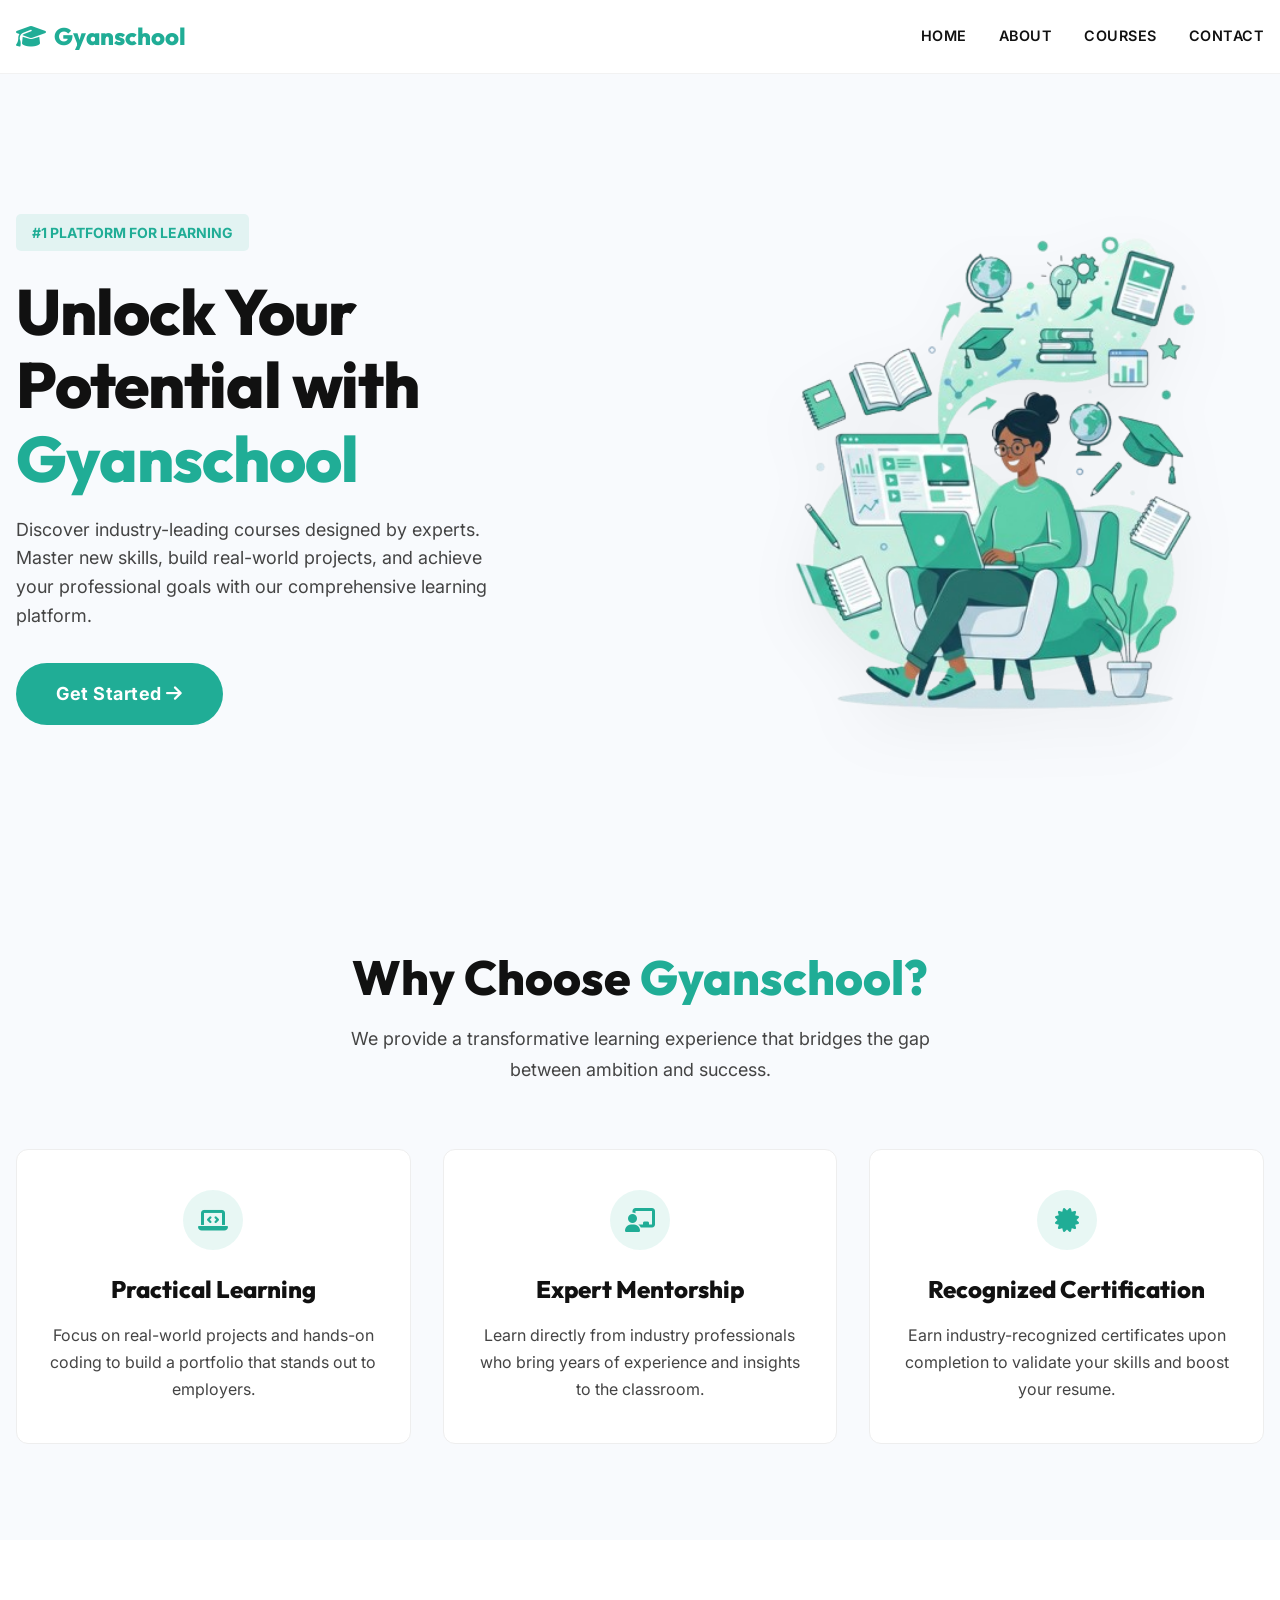
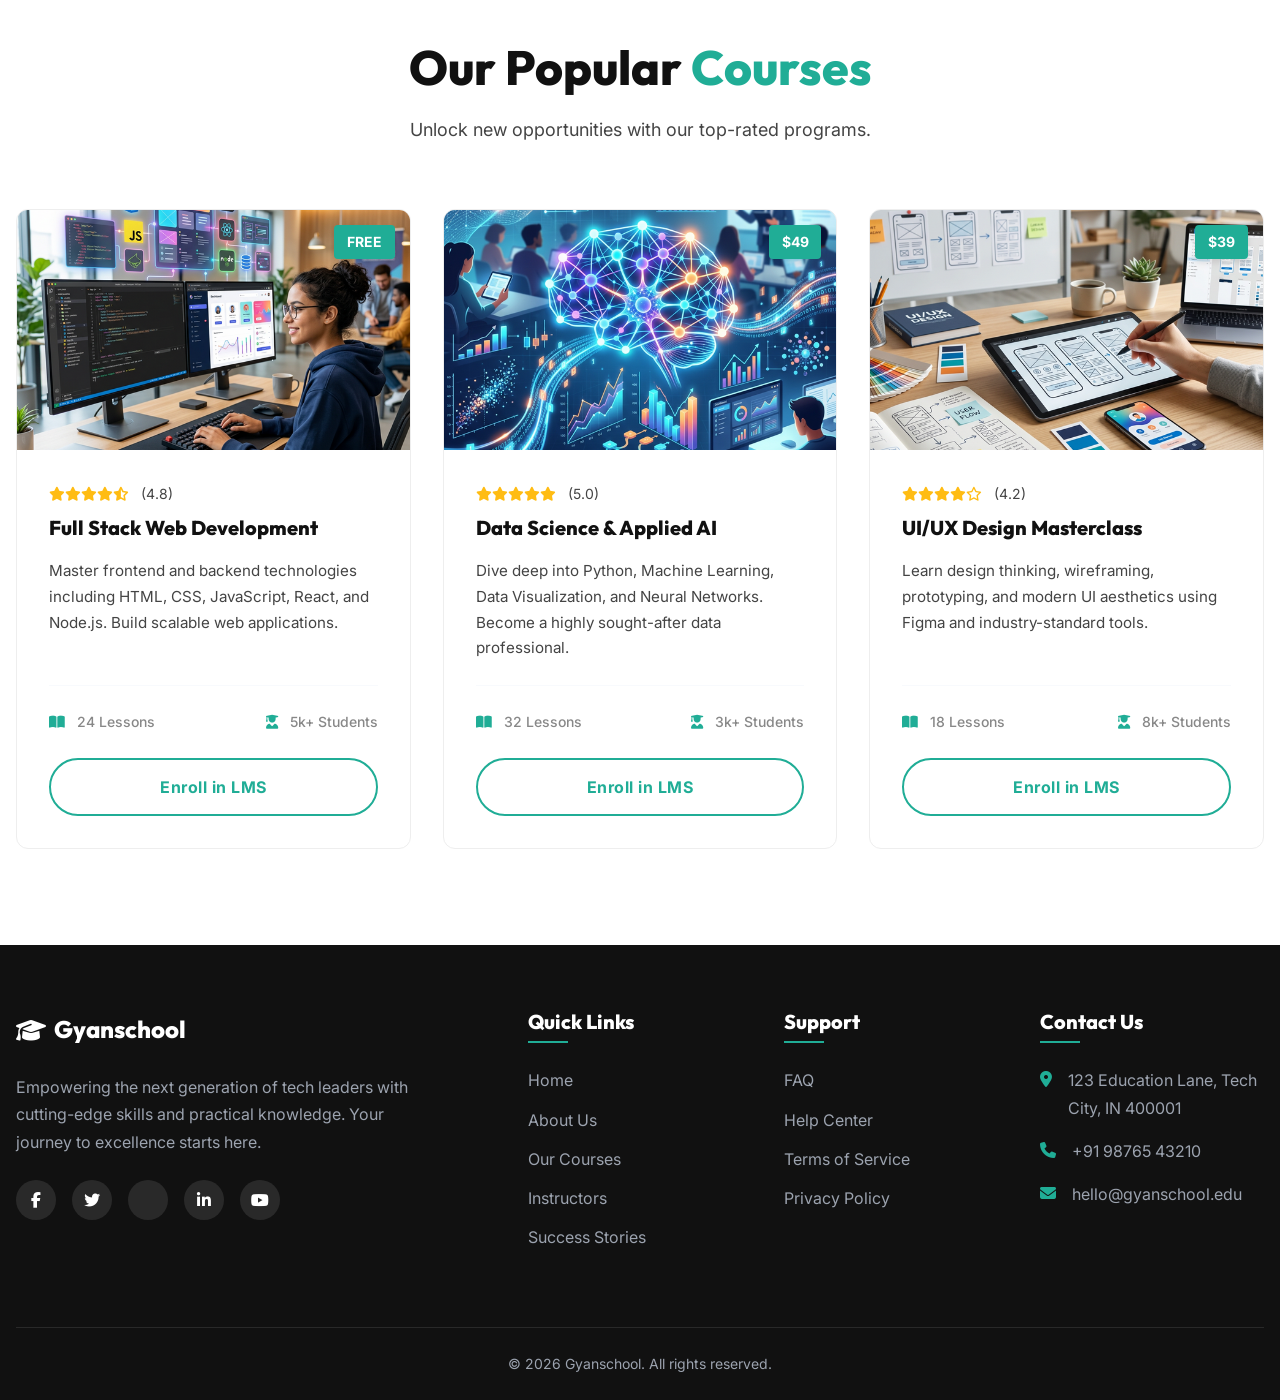
==== gyanschool web/index.html @ 07692046 "Add files via upload" ====
<!DOCTYPE html>
<html lang="en">

<head>
    <meta charset="UTF-8">
    <meta name="viewport" content="width=device-width, initial-scale=1.0">
    <title>Gyanschool | Professional Education & Learning</title>
    <!-- SEO Meta Tags -->
    <meta name="description"
        content="Gyanschool provides professional courses to elevate your career. Enroll now and gain access to high-quality learning resources.">
    <!-- Google Fonts -->
    <link rel="preconnect" href="https://fonts.googleapis.com">
    <link rel="preconnect" href="https://fonts.gstatic.com" crossorigin>
    <link
        href="https://fonts.googleapis.com/css2?family=Inter:wght@400;500;600;700;800&family=Outfit:wght@300;400;600;700&display=swap"
        rel="stylesheet">
    <!-- CSS -->
    <link rel="stylesheet" href="css/style.css">
    <!-- FontAwesome for Icons -->
    <link rel="stylesheet" href="https://cdnjs.cloudflare.com/ajax/libs/font-awesome/6.4.0/css/all.min.css">
</head>

<body>



    <!-- Header / Navigation -->
    <header class="header" id="header">
        <div class="container nav-wrapper">
            <a href="#" class="logo">
                <i class="fa-solid fa-graduation-cap"></i> Gyanschool
            </a>
            <nav class="nav-links">
                <a href="#hero">Home</a>
                <a href="#about">About</a>
                <a href="#courses">Courses</a>
                <a href="#contact">Contact</a>
            </nav>
            <button class="mobile-menu-btn" aria-label="Toggle Menu">
                <i class="fa-solid fa-bars"></i>
            </button>
        </div>
    </header>

    <main>
        <!-- Hero Section -->
        <section id="hero" class="hero section bg-light">
            <div class="container">
                <div class="hero-split">
                    <!-- Mobile Top Badge -->
                    <div class="mobile-only-badge">
                        <span class="badge">#1 Platform for Learning</span>
                    </div>

                    <!-- Left Content -->
                    <div class="hero-text reveal">
                        <span class="badge desktop-only-badge">#1 Platform for Learning</span>
                        <h1>Unlock Your Potential with <span class="highlight">Gyanschool</span></h1>
                        <p>Discover industry-leading courses designed by experts. Master new skills, build real-world
                            projects, and achieve your professional goals with our comprehensive learning platform.</p>
                        <div class="hero-buttons">
                            <a href="#courses" class="btn btn-primary">Get Started <i
                                    class="fa-solid fa-arrow-right"></i></a>
                        </div>
                    </div>
                    <!-- Right Image -->
                    <div class="hero-image reveal reveal-delay-2">
                        <img class="desktop-only-img" src="images/educavo_hero_illustration_1773475214319.png"
                            alt="Gyanschool Learning Illustration Desktop">
                        <img class="mobile-only-img" src="images/hero_mobile_illustration.png"
                            alt="Gyanschool Learning Illustration Mobile">
                    </div>
                </div>
            </div>
        </section>

        <!-- About Section -->
        <section id="about" class="about section bg-light">
            <div class="container">
                <div class="section-title text-center reveal">
                    <h2>Why Choose <span class="highlight">Gyanschool?</span></h2>
                    <p>We provide a transformative learning experience that bridges the gap between ambition and
                        success.</p>
                </div>
                <div class="features-grid">
                    <div class="feature-card reveal reveal-delay-1">
                        <div class="feature-icon"><i class="fa-solid fa-laptop-code"></i></div>
                        <h3>Practical Learning</h3>
                        <p>Focus on real-world projects and hands-on coding to build a portfolio that stands out to
                            employers.</p>
                    </div>
                    <div class="feature-card reveal reveal-delay-2">
                        <div class="feature-icon"><i class="fa-solid fa-chalkboard-user"></i></div>
                        <h3>Expert Mentorship</h3>
                        <p>Learn directly from industry professionals who bring years of experience and insights to the
                            classroom.</p>
                    </div>
                    <div class="feature-card reveal reveal-delay-3">
                        <div class="feature-icon"><i class="fa-solid fa-certificate"></i></div>
                        <h3>Recognized Certification</h3>
                        <p>Earn industry-recognized certificates upon completion to validate your skills and boost your
                            resume.</p>
                    </div>
                </div>
            </div>
        </section>

        <!-- Courses Section -->
        <section id="courses" class="courses section">
            <div class="container">
                <div class="section-title text-center reveal">
                    <h2>Our Popular <span class="highlight">Courses</span></h2>
                    <p>Unlock new opportunities with our top-rated programs.</p>
                </div>
                <!-- Course cards rendered dynamically by js/courses.js —
                     To add a new course, just add an entry to the `courses` array in that file! -->
                <div class="courses-grid" id="courses-grid"></div>
            </div>
        </section>
    </main>

    <!-- Footer -->
    <footer id="contact" class="footer">
        <div class="container">
            <div class="footer-grid">
                <div class="footer-col brand-col">
                    <a href="#" class="logo footer-logo">
                        <i class="fa-solid fa-graduation-cap"></i> Gyanschool
                    </a>
                    <p>Empowering the next generation of tech leaders with cutting-edge skills and practical knowledge.
                        Your journey to excellence starts here.</p>
                    <div class="social-links">
                        <a href="#"><i class="fa-brands fa-facebook-f"></i></a>
                        <a href="#"><i class="fa-brands fa-twitter"></i></a>
                        <a href="#"><i class="fa-brands fa-gram"></i></a>
                        <a href="#"><i class="fa-brands fa-linkedin-in"></i></a>
                        <a href="#"><i class="fa-brands fa-youtube"></i></a>
                    </div>
                </div>

                <div class="footer-col">
                    <h3>Quick Links</h3>
                    <ul>
                        <li><a href="#hero">Home</a></li>
                        <li><a href="#about">About Us</a></li>
                        <li><a href="#courses">Our Courses</a></li>
                        <li><a href="#">Instructors</a></li>
                        <li><a href="#">Success Stories</a></li>
                    </ul>
                </div>

                <div class="footer-col">
                    <h3>Support</h3>
                    <ul>
                        <li><a href="#">FAQ</a></li>
                        <li><a href="#">Help Center</a></li>
                        <li><a href="#">Terms of Service</a></li>
                        <li><a href="#">Privacy Policy</a></li>
                    </ul>
                </div>

                <div class="footer-col">
                    <h3>Contact Us</h3>
                    <ul class="contact-info">
                        <li><i class="fa-solid fa-location-dot"></i> 123 Education Lane, Tech City, IN 400001</li>
                        <li><i class="fa-solid fa-phone"></i> +91 98765 43210</li>
                        <li><i class="fa-solid fa-envelope"></i> hello@gyanschool.edu</li>
                    </ul>
                </div>
            </div>

            <div class="footer-bottom">
                <p>&copy; 2026 Gyanschool. All rights reserved.</p>
            </div>
        </div>
    </footer>

    <!-- Scripts -->
    <script src="js/courses.js"></script>
    <script src="js/script.js"></script>
</body>

</html>
---- gyanschool web/css/style.css ----
:root {
    /* Color Palette - Educavo Redesign */
    --primary-color: #20ad96;
    /* Mint Green */
    --primary-dark: #1b907d;
    --secondary-color: #111111;
    /* Dark Headings */
    --accent-color: #ffbc13;
    /* Gold/Yellow stars */
    --text-main: #111111;
    /* Headings */
    --text-muted: #444444;
    /* Body Text */
    --text-light: #888888;
    --bg-main: #ffffff;
    --bg-light: #f8fafd;
    /* Light Blue-Grey */
    --bg-dark: #111111;

    /* Typography */
    --font-heading: 'Outfit', sans-serif;
    --font-body: 'Inter', sans-serif;

    /* Spacing & Layout */
    --spacing-xs: 0.5rem;
    --spacing-sm: 1rem;
    --spacing-md: 2rem;
    --spacing-lg: 4rem;
    --spacing-xl: 6rem;
    --max-width: 1280px;
    --border-radius: 12px;

    /* Transitions & Shadows */
    --transition-fast: 0.2s ease;
    --transition-normal: 0.3s cubic-bezier(0.4, 0, 0.2, 1);
    --shadow-sm: 0 1px 3px rgba(0, 0, 0, 0.05);
    --shadow-md: 0 5px 15px rgba(0, 0, 0, 0.05);
    --shadow-lg: 0 10px 30px rgba(0, 0, 0, 0.08);
    --shadow-hover: 0 15px 40px rgba(0, 0, 0, 0.12);
}

/* Scroll Animation Classes */
.reveal {
    opacity: 0;
    transform: translateY(30px);
    transition: all 0.8s cubic-bezier(0.5, 0, 0, 1);
}

.reveal.active {
    opacity: 1;
    transform: translateY(0);
}

.reveal-delay-1 {
    transition-delay: 0.1s;
}

.reveal-delay-2 {
    transition-delay: 0.2s;
}

.reveal-delay-3 {
    transition-delay: 0.3s;
}

* {
    margin: 0;
    padding: 0;
    box-sizing: border-box;
}

html {
    scroll-behavior: smooth;
    font-size: 16px;
}

body {
    font-family: var(--font-body);
    color: var(--text-muted);
    /* Use muted dark grey for readability */
    background-color: var(--bg-main);
    line-height: 1.7;
    overflow-x: hidden;
}

h1,
h2,
h3,
h4,
h5,
h6 {
    font-family: var(--font-heading);
    font-weight: 800;
    /* Heavier weights for Educavo feel */
    line-height: 1.3;
    color: var(--text-main);
}

a {
    text-decoration: none;
    color: inherit;
    transition: color var(--transition-fast);
}

img {
    max-width: 100%;
    height: auto;
    display: block;
}

.container {
    width: 100%;
    max-width: var(--max-width);
    margin: 0 auto;
    padding: 0 var(--spacing-sm);
}

.section {
    padding: var(--spacing-xl) 0;
}

.bg-light {
    background-color: var(--bg-light);
}

/* Global Buttons */
.btn {
    display: inline-block;
    padding: 0.85rem 2rem;
    border-radius: 50px;
    /* Pill Shape */
    font-weight: 700;
    text-align: center;
    cursor: pointer;
    transition: all var(--transition-normal);
    border: none;
    font-size: 1rem;
    letter-spacing: 0.5px;
}

.btn-primary {
    background: var(--primary-color);
    color: white;
    box-shadow: none;
    position: relative;
    overflow: hidden;
    z-index: 1;
}

.btn-primary:hover {
    background-color: var(--primary-dark);
    transform: translateY(-2px);
    box-shadow: var(--shadow-md);
}

.btn-secondary {
    background-color: var(--accent-color);
    color: white;
}

.btn-secondary:hover {
    background-color: #d99a0d;
    transform: translateY(-2px);
}

.btn-outline {
    background-color: transparent;
    border: 2px solid var(--primary-color);
    color: var(--primary-color);
}

.btn-outline:hover {
    background-color: var(--primary-color);
    color: white;
}



/* Header & Nav */
.header {
    width: 100%;
    background-color: white;
    z-index: 1000;
    transition: padding var(--transition-normal), box-shadow var(--transition-normal);
    padding: var(--spacing-sm) 0;
    border-bottom: 1px solid rgba(0, 0, 0, 0.05);
    /* Clean border, no blur */
    position: relative;
}

.header.sticky-header {
    position: fixed;
    top: 0;
    left: 0;
    box-shadow: var(--shadow-sm);
    padding: 0.75rem 0;
    animation: slideDown 0.4s ease forwards;
}

@keyframes slideDown {
    from {
        transform: translateY(-100%);
    }

    to {
        transform: translateY(0);
    }
}

.nav-wrapper {
    display: flex;
    justify-content: space-between;
    align-items: center;
}

.logo {
    font-family: var(--font-heading);
    font-size: 1.5rem;
    font-weight: 800;
    color: var(--primary-color);
    display: flex;
    align-items: center;
    gap: 0.5rem;
}

.nav-links {
    display: flex;
    align-items: center;
    gap: 2rem;
}

.nav-links a {
    font-weight: 600;
    color: var(--text-main);
    text-transform: uppercase;
    font-size: 0.9rem;
    letter-spacing: 0.5px;
    position: relative;
    padding: 0.5rem 0;
}

.nav-links a:not(.btn):hover {
    color: var(--primary-color);
}

.nav-links a:not(.btn)::after {
    content: '';
    position: absolute;
    width: 0;
    height: 2px;
    bottom: -4px;
    left: 0;
    background-color: var(--primary-color);
    transition: width var(--transition-fast);
}

.nav-links a:not(.btn):hover::after {
    width: 100%;
}

.mobile-menu-btn {
    display: none;
    background: none;
    border: none;
    font-size: 1.5rem;
    color: var(--text-main);
    cursor: pointer;
}

/* Responsive basics */
@media (max-width: 768px) {
    .nav-links {
        display: none;
        flex-direction: column;
        position: absolute;
        top: 100%;
        left: 0;
        width: 100%;
        background-color: white;
        padding: 1.5rem;
        box-shadow: var(--shadow-md);
        gap: 1rem;
        border-radius: 0 0 16px 16px;
    }

    .nav-links.active {
        display: flex;
    }

    .mobile-menu-btn {
        display: block;
    }

    .section {
        padding: var(--spacing-lg) 0;
    }
}

/* Hero Section (Educavo 50/50 Layout) */
.hero {
    position: relative;
    padding-top: 6rem;
    /* Top bar + Header height */
    padding-bottom: 5rem;
    overflow: hidden;
}

.hero-split {
    display: flex;
    align-items: center;
    justify-content: space-between;
    gap: 2rem;
}

.hero-text {
    flex: 1;
    max-width: 600px;
    display: flex;
    flex-direction: column;
    align-items: flex-start;
    text-align: left;
}

.mobile-only-badge { display: none; }

.hero-text .badge, .mobile-only-badge .badge {
    display: inline-block;
    padding: 0.4rem 1rem;
    background-color: rgba(32, 173, 150, 0.1);
    /* Mint Green 10% */
    color: var(--primary-color);
    border-radius: 5px;
    /* Slight pill */
    font-size: 0.875rem;
    font-weight: 700;
    margin-bottom: 1.5rem;
    text-transform: uppercase;
}

.hero-text h1 {
    font-size: clamp(2.5rem, 5vw, 4.5rem);
    color: var(--secondary-color);
    margin-bottom: 1.25rem;
    line-height: 1.15;
    letter-spacing: -1px;
}

.hero-text .highlight {
    color: var(--primary-color);
}

.hero-text p {
    font-size: 1.125rem;
    color: var(--text-muted);
    margin-bottom: 2rem;
    max-width: 90%;
    line-height: 1.6;
}

.hero-buttons {
    display: flex;
    gap: 1rem;
}

.hero-buttons .btn {
    padding: 1rem 2.5rem;
    font-size: 1.125rem;
}

.hero-image {
    flex: 1.2; /* Slightly more flex space for image to grow */
    display: flex;
    justify-content: center; /* Center on all devices instead of flex-end */
    align-items: center;
}

.hero-image img {
    width: 120%; /* Scale up the image beyond standard container */
    max-width: 600px;
    height: auto;
    object-fit: contain;
    filter: drop-shadow(0 20px 30px rgba(0, 0, 0, 0.05));
    animation: float 6s ease-in-out infinite;
    transform-origin: center;
}

.mobile-only-img {
    display: none;
}

@keyframes float {
    0% {
        transform: translateY(0px);
    }

    50% {
        transform: translateY(-15px);
    }

    100% {
        transform: translateY(0px);
    }
}

/* Common Section Styling */
.section-title {
    margin-bottom: var(--spacing-lg);
}

.text-center {
    text-align: center;
}

.section-title h2 {
    font-size: clamp(2rem, 4vw, 3rem);
    margin-bottom: 1rem;
}

.section-title p {
    color: var(--text-muted);
    font-size: 1.125rem;
    max-width: 600px;
    margin: 0 auto;
}

.highlight {
    color: var(--primary-color);
}

/* About / Features Section */
.features-grid {
    display: grid;
    grid-template-columns: repeat(auto-fit, minmax(300px, 1fr));
    gap: var(--spacing-md);
}

.feature-card {
    background: white;
    padding: 2.5rem 2rem;
    border-radius: var(--border-radius);
    text-align: center;
    border: 1px solid #eeeeee;
    /* Clean static border */
    transition: transform var(--transition-normal), box-shadow var(--transition-normal);
}

.feature-card:hover {
    transform: translateY(-8px);
    box-shadow: var(--shadow-hover);
    /* Soft lift on hover */
    border-color: rgba(32, 173, 150, 0.3);
}

.feature-icon {
    width: 60px;
    height: 60px;
    background-color: rgba(32, 173, 150, 0.1);
    /* Mint green background */
    color: var(--primary-color);
    border-radius: 50%;
    display: flex;
    align-items: center;
    justify-content: center;
    font-size: 1.5rem;
    margin: 0 auto 1.5rem auto;
    transition: transform var(--transition-normal);
}

.feature-card:hover .feature-icon {
    background-color: var(--primary-color);
    color: white;
    transform: scale(1.1) rotate(5deg);
}

.feature-card h3 {
    font-size: 1.5rem;
    margin-bottom: 1rem;
}

.feature-card p {
    color: var(--text-muted);
}

/* Courses Section */
.courses-grid {
    display: grid;
    grid-template-columns: repeat(auto-fit, minmax(350px, 1fr));
    gap: var(--spacing-md);
}

.course-card {
    background: white;
    border-radius: var(--border-radius);
    overflow: hidden;
    border: 1px solid #eeeeee;
    transition: transform var(--transition-normal), box-shadow var(--transition-normal);
    display: flex;
    flex-direction: column;
}

.course-card:hover {
    transform: translateY(-8px);
    box-shadow: var(--shadow-hover);
}

.course-img {
    position: relative;
    height: 240px;
}

.course-img img {
    width: 100%;
    height: 100%;
    object-fit: cover;
    transition: transform 0.5s ease;
}

.course-card:hover .course-img img {
    transform: scale(1.05);
}

.course-badge {
    position: absolute;
    top: 15px;
    right: 15px;
    background-color: var(--primary-color);
    color: white;
    padding: 0.3rem 0.8rem;
    border-radius: 4px;
    font-size: 0.875rem;
    font-weight: 700;
    text-transform: uppercase;
    z-index: 10;
    box-shadow: 0 4px 6px rgba(0, 0, 0, 0.1);
}

.course-content {
    padding: 2rem;
    flex-grow: 1;
    display: flex;
    flex-direction: column;
}

.course-content h3 {
    font-size: 1.25rem;
    margin-bottom: 1rem;
    line-height: 1.4;
}

.course-content p {
    color: var(--text-muted);
    font-size: 0.95rem;
    margin-bottom: 1.5rem;
    flex-grow: 1;
}

.course-meta {
    display: flex;
    justify-content: space-between;
    margin-bottom: 1.5rem;
    padding-top: 1.5rem;
    border-top: 1px solid var(--bg-light);
    color: var(--text-light);
    font-size: 0.875rem;
    font-weight: 500;
}

.course-meta span i {
    margin-right: 0.5rem;
    color: var(--primary-color);
}

.btn-block {
    display: block;
    width: 100%;
}

/* Footer Section */
.footer {
    background-color: var(--bg-dark);
    color: white;
    padding-top: var(--spacing-lg);
}

.footer-grid {
    display: grid;
    grid-template-columns: repeat(auto-fit, minmax(200px, 1fr));
    gap: var(--spacing-md);
    margin-bottom: var(--spacing-lg);
}

.brand-col {
    grid-column: span 2;
}

@media (max-width: 992px) {
    .brand-col {
        grid-column: span 1;
    }
}

.footer-logo {
    color: white;
    margin-bottom: 1.5rem;
}

.footer-col p {
    color: #9ca3af;
    margin-bottom: 1.5rem;
    max-width: 400px;
}

.social-links {
    display: flex;
    gap: 1rem;
}

.social-links a {
    display: flex;
    align-items: center;
    justify-content: center;
    width: 40px;
    height: 40px;
    background-color: rgba(255, 255, 255, 0.1);
    border-radius: 50%;
    color: white;
    transition: var(--transition-fast);
}

.social-links a:hover {
    background-color: var(--primary-color);
    transform: translateY(-3px);
}

.footer-col h3 {
    color: white;
    font-size: 1.25rem;
    margin-bottom: 1.5rem;
    position: relative;
    padding-bottom: 0.5rem;
}

.footer-col h3::after {
    content: '';
    position: absolute;
    bottom: 0;
    left: 0;
    width: 40px;
    height: 2px;
    background-color: var(--primary-color);
}

.footer-col ul {
    list-style: none;
}

.footer-col ul li {
    margin-bottom: 0.75rem;
}

.footer-col ul a {
    color: #9ca3af;
    transition: var(--transition-fast);
}

.footer-col ul a:hover {
    color: var(--primary-color);
    padding-left: 5px;
}

.contact-info li {
    display: flex;
    align-items: flex-start;
    gap: 1rem;
    color: #9ca3af;
    margin-bottom: 1rem !important;
}

.contact-info li i {
    color: var(--primary-color);
    margin-top: 0.25rem;
}

.footer-bottom {
    border-top: 1px solid rgba(255, 255, 255, 0.1);
    padding: 1.5rem 0;
    text-align: center;
    color: #9ca3af;
    font-size: 0.875rem;
}

/* Enhancing Responsive Design */

/* Tablet & Smaller Desktops */
@media (max-width: 1024px) {
    .hero-stats {
        gap: 1rem;
    }

    .stat-box {
        padding: 1.5rem 1rem;
    }
}

/* Tablets */
@media (max-width: 768px) {
    .section {
        padding: var(--spacing-lg) 0;
    }



    .hero {
        padding-top: 5rem;
        min-height: auto;
        padding-bottom: 4rem;
        text-align: center;
    }

    .hero-split {
        flex-direction: column;
        gap: 2rem;
    }

    .mobile-only-badge {
        display: block;
        order: 1;
        margin-bottom: -1rem; /* Pull image slightly closer */
    }

    .desktop-only-badge {
        display: none !important;
    }

    .hero-image {
        justify-content: center;
        margin-top: 0;
        order: 2;
    }

    .hero-image img {
        width: 100%; /* Reset width for mobile */
        max-width: 400px;
    }

    .desktop-only-img {
        display: none !important;
    }

    .mobile-only-img {
        display: block !important;
    }

    .hero-text {
        align-items: center;
        text-align: center;
        order: 3;
    }

    .hero-stats {
        grid-template-columns: 1fr;
        gap: 1rem;
        max-width: 400px;
    }

    .header {
        padding: 0.75rem 0;
    }

    /* Improve mobile menu display */
    .nav-links[style*="display: flex"] {
        padding: 1.5rem;
        border-bottom: 1px solid var(--bg-light);
        border-radius: 0 0 16px 16px;
    }

    .nav-links a {
        font-size: 1.125rem;
        text-align: center;
        padding: 0.5rem 0;
    }

    .nav-links .btn {
        margin-top: 1rem;
        width: 100%;
    }

    .courses-grid,
    .features-grid,
    .footer-grid {
        grid-template-columns: 1fr;
    }

    .hero-buttons {
        flex-direction: column;
        width: 100%;
        max-width: 300px;
        margin: 0 auto;
    }

    .hero-buttons .btn {
        width: 100%;
    }
}

/* Small Mobile */
@media (max-width: 480px) {
    .hero-text h1 {
        font-size: 2.5rem;
    }

    .section {
        padding: var(--spacing-md) 0;
    }

    .stat-box h3 {
        font-size: 2rem;
    }
}
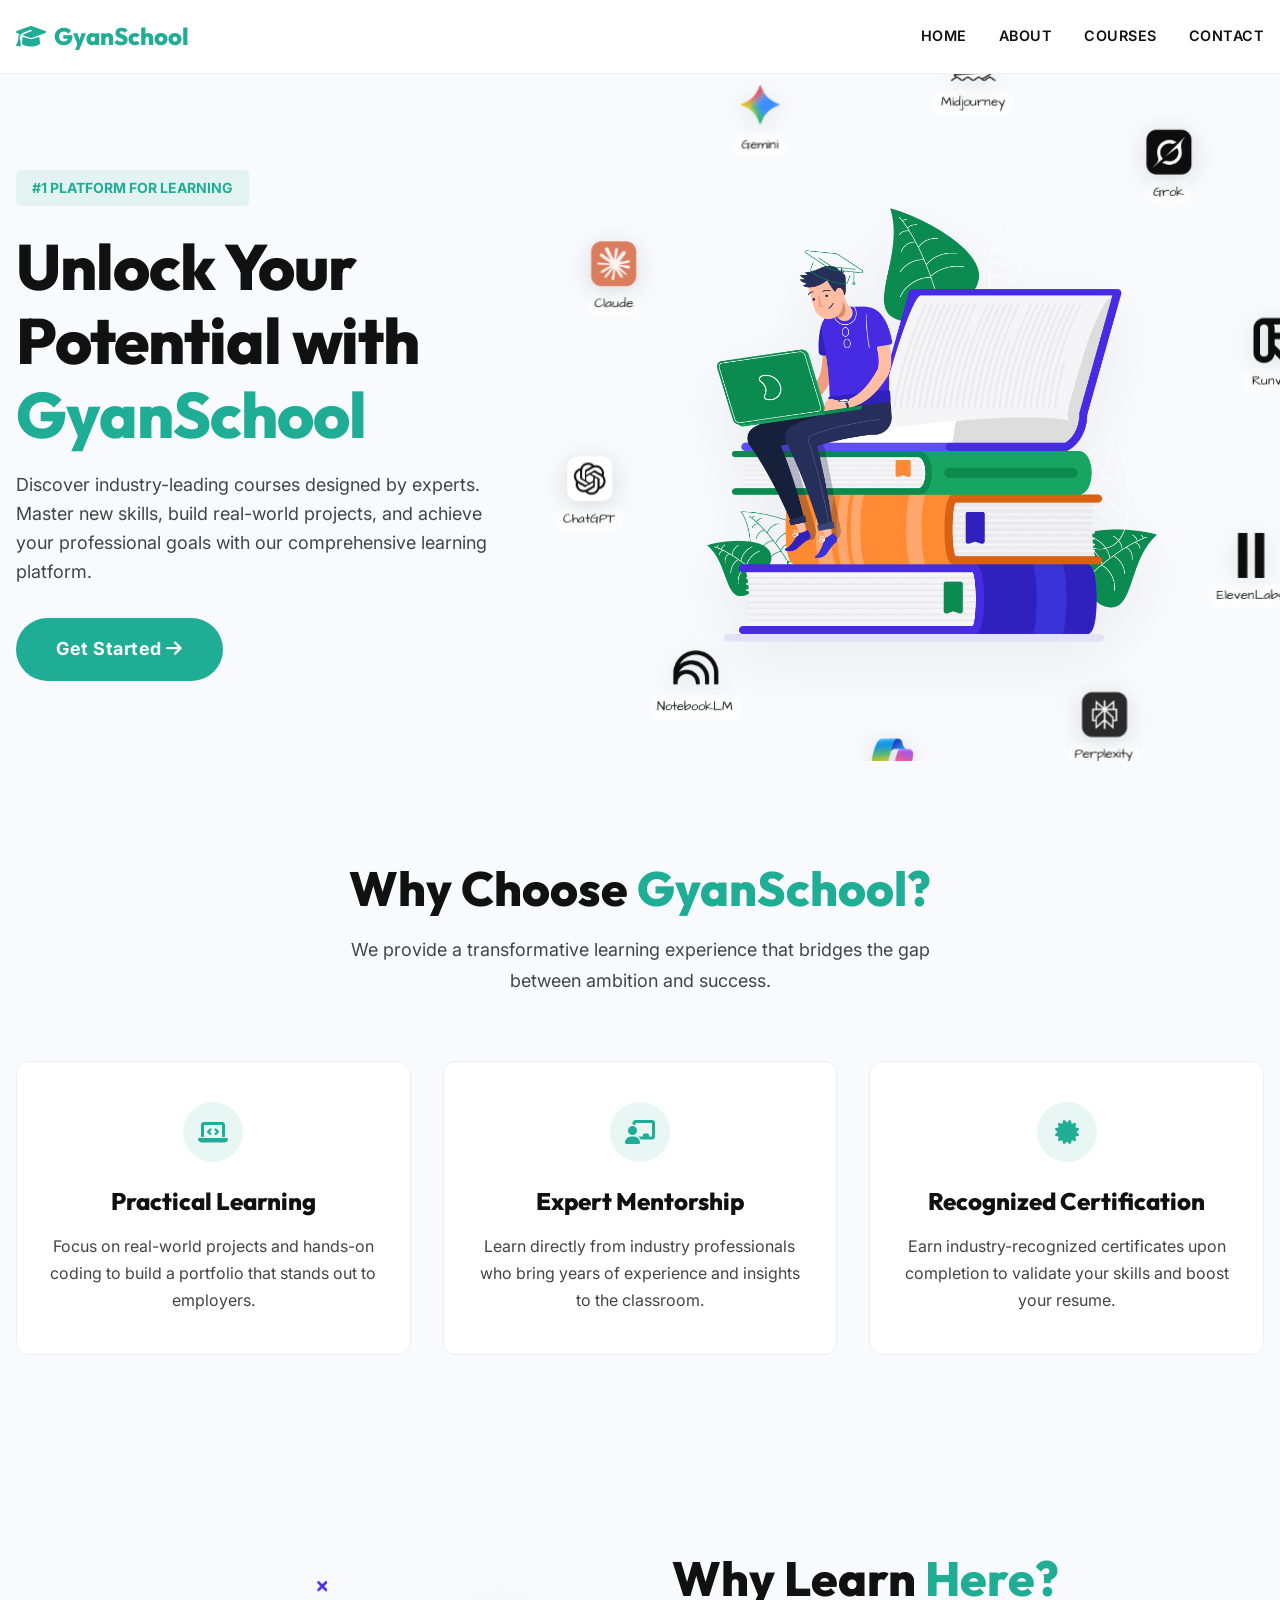
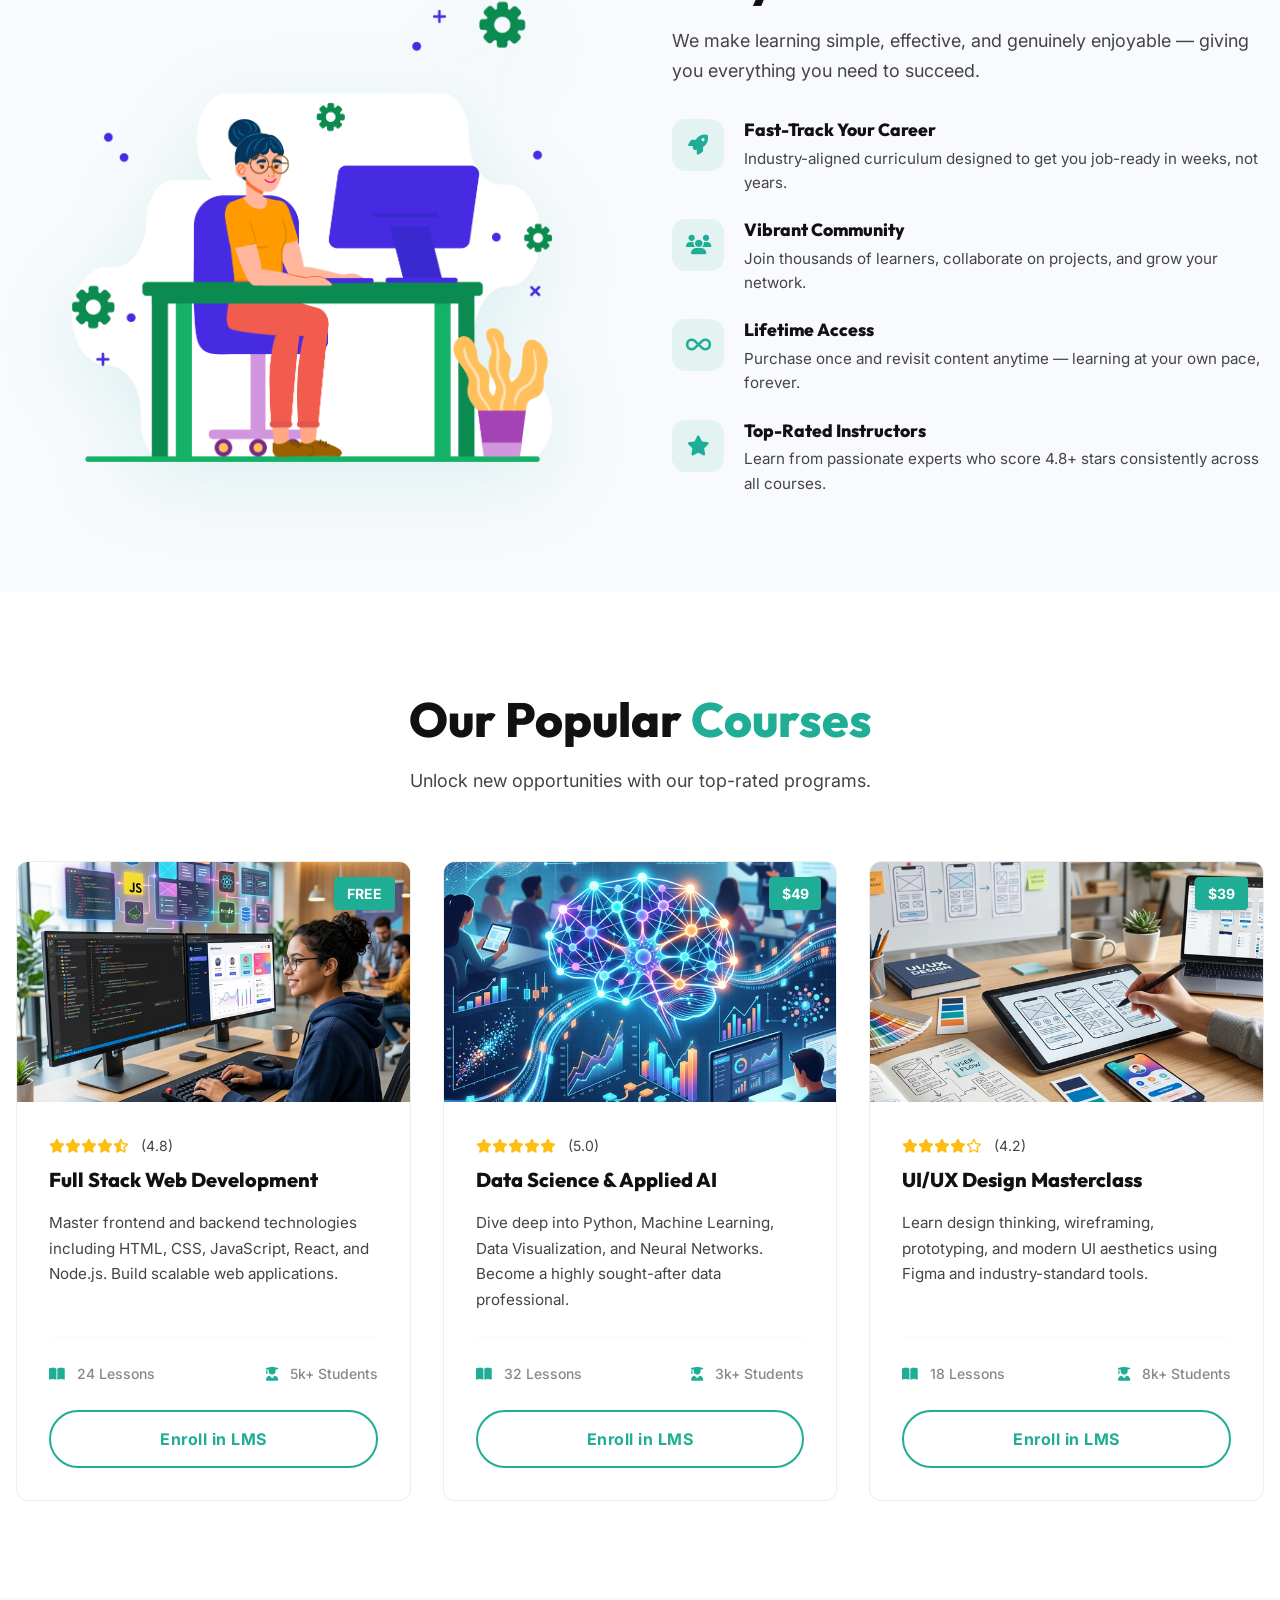
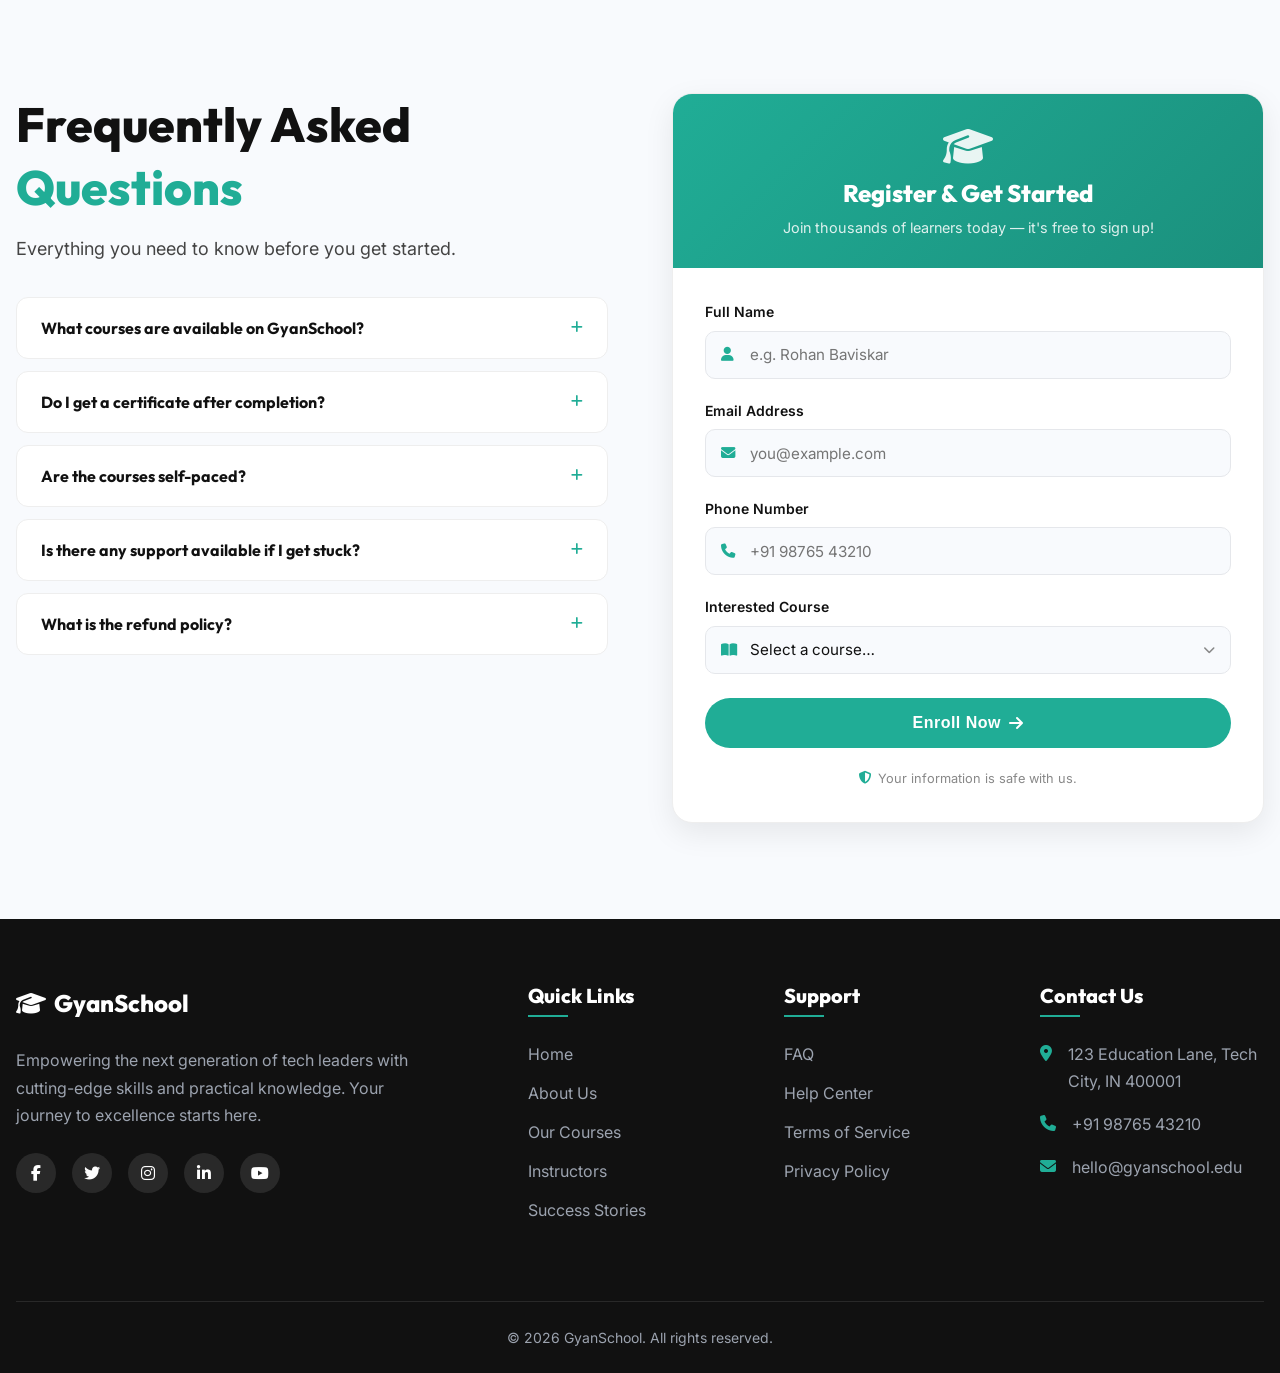
==== commit c2303825: "Add files via upload" ====
--- a/gyanschool web/index.html
+++ b/gyanschool web/index.html
@@ -4,15 +4,15 @@
 <head>
     <meta charset="UTF-8">
     <meta name="viewport" content="width=device-width, initial-scale=1.0">
-    <title>Gyanschool | Professional Education & Learning</title>
+    <title>GyanSchool | Professional Education & Learning</title>
     <!-- SEO Meta Tags -->
     <meta name="description"
-        content="Gyanschool provides professional courses to elevate your career. Enroll now and gain access to high-quality learning resources.">
+        content="GyanSchool provides professional courses to elevate your career. Enroll now and gain access to high-quality learning resources.">
     <!-- Google Fonts -->
     <link rel="preconnect" href="https://fonts.googleapis.com">
     <link rel="preconnect" href="https://fonts.gstatic.com" crossorigin>
     <link
-        href="https://fonts.googleapis.com/css2?family=Inter:wght@400;500;600;700;800&family=Outfit:wght@300;400;600;700&display=swap"
+        href="https://fonts.googleapis.com/css2?family=Inter:wght@400;500;600;700;800&family=Outfit:wght@300;400;600;700&family=Architects+Daughter&display=swap"
         rel="stylesheet">
     <!-- CSS -->
     <link rel="stylesheet" href="css/style.css">
@@ -28,7 +28,7 @@
     <header class="header" id="header">
         <div class="container nav-wrapper">
             <a href="#" class="logo">
-                <i class="fa-solid fa-graduation-cap"></i> Gyanschool
+                <i class="fa-solid fa-graduation-cap"></i> GyanSchool
             </a>
             <nav class="nav-links">
                 <a href="#hero">Home</a>
@@ -55,7 +55,7 @@
                     <!-- Left Content -->
                     <div class="hero-text reveal">
                         <span class="badge desktop-only-badge">#1 Platform for Learning</span>
-                        <h1>Unlock Your Potential with <span class="highlight">Gyanschool</span></h1>
+                        <h1>Unlock Your Potential with <span class="highlight">GyanSchool</span></h1>
                         <p>Discover industry-leading courses designed by experts. Master new skills, build real-world
                             projects, and achieve your professional goals with our comprehensive learning platform.</p>
                         <div class="hero-buttons">
@@ -65,10 +65,54 @@
                     </div>
                     <!-- Right Image -->
                     <div class="hero-image reveal reveal-delay-2">
-                        <img class="desktop-only-img" src="images/educavo_hero_illustration_1773475214319.png"
-                            alt="Gyanschool Learning Illustration Desktop">
-                        <img class="mobile-only-img" src="images/hero_mobile_illustration.png"
-                            alt="Gyanschool Learning Illustration Mobile">
+                        <div class="ai-icons-container">
+                            <div class="ai-orbital-path">
+                                <div class="ai-icon-box">
+                                    <img src="images/chatgpt.png" class="ai-icon" alt="ChatGPT">
+                                    <div class="ai-label"><span>ChatGPT</span></div>
+                                </div>
+                                <div class="ai-icon-box">
+                                    <img src="images/claude.png" class="ai-icon" alt="Claude">
+                                    <div class="ai-label"><span>Claude</span></div>
+                                </div>
+                                <div class="ai-icon-box">
+                                    <img src="images/gemini.png" class="ai-icon" alt="Gemini">
+                                    <div class="ai-label"><span>Gemini</span></div>
+                                </div>
+                                <div class="ai-icon-box">
+                                    <img src="images/midjourney.png" class="ai-icon" alt="Midjourney">
+                                    <div class="ai-label"><span>Midjourney</span></div>
+                                </div>
+                                <div class="ai-icon-box">
+                                    <img src="images/copilot.png" class="ai-icon" alt="Copilot">
+                                    <div class="ai-label"><span>Grok</span></div>
+                                </div>
+                                <div class="ai-icon-box">
+                                    <img src="images/grok.png" class="ai-icon" alt="Grok">
+                                    <div class="ai-label"><span>Runway</span></div>
+                                </div>
+                                <div class="ai-icon-box">
+                                    <img src="images/cursor_ai.png" class="ai-icon" alt="Cursor">
+                                    <div class="ai-label"><span>ElevenLabs</span></div>
+                                </div>
+                                <div class="ai-icon-box">
+                                    <img src="images/perplexity.png" class="ai-icon" alt="Perplexity">
+                                    <div class="ai-label"><span>Perplexity</span></div>
+                                </div>
+                                <div class="ai-icon-box">
+                                    <img src="images/copilot_v2.png" class="ai-icon" alt="Copilot New">
+                                    <div class="ai-label"><span>Copilot AI</span></div>
+                                </div>
+                                <div class="ai-icon-box">
+                                    <img src="images/deepseek.png" class="ai-icon" alt="DeepSeek">
+                                    <div class="ai-label"><span>NotebookLM</span></div>
+                                </div>
+                            </div>
+                        </div>
+                        <img class="desktop-only-img" src="images/hero_main_illustration.png"
+                            alt="GyanSchool Learning Illustration Desktop">
+                        <img class="mobile-only-img" src="images/hero_main_illustration.png"
+                            alt="GyanSchool Learning Illustration Mobile">
                     </div>
                 </div>
             </div>
@@ -78,7 +122,7 @@
         <section id="about" class="about section bg-light">
             <div class="container">
                 <div class="section-title text-center reveal">
-                    <h2>Why Choose <span class="highlight">Gyanschool?</span></h2>
+                    <h2>Why Choose <span class="highlight">GyanSchool?</span></h2>
                     <p>We provide a transformative learning experience that bridges the gap between ambition and
                         success.</p>
                 </div>
@@ -105,6 +149,59 @@
             </div>
         </section>
 
+        <!-- Why Learn Here Section -->
+        <section id="why-learn" class="why-learn section">
+            <div class="container">
+                <div class="why-learn-grid">
+                    <!-- Left: Illustration -->
+                    <div class="why-learn-image reveal">
+                        <img src="images/why_learn_here.png" alt="Student learning at computer illustration">
+                    </div>
+                    <!-- Right: Content -->
+                    <div class="why-learn-content reveal reveal-delay-1">
+                        <div class="section-title text-left">
+                            <h2>Why Learn <span class="highlight">Here?</span></h2>
+                            <p>We make learning simple, effective, and genuinely enjoyable — giving you everything you
+                                need to succeed.</p>
+                        </div>
+                        <ul class="why-list">
+                            <li class="why-item reveal reveal-delay-1">
+                                <div class="why-icon"><i class="fa-solid fa-rocket"></i></div>
+                                <div class="why-text">
+                                    <h4>Fast-Track Your Career</h4>
+                                    <p>Industry-aligned curriculum designed to get you job-ready in weeks, not years.
+                                    </p>
+                                </div>
+                            </li>
+                            <li class="why-item reveal reveal-delay-2">
+                                <div class="why-icon"><i class="fa-solid fa-users"></i></div>
+                                <div class="why-text">
+                                    <h4>Vibrant Community</h4>
+                                    <p>Join thousands of learners, collaborate on projects, and grow your network.</p>
+                                </div>
+                            </li>
+                            <li class="why-item reveal reveal-delay-3">
+                                <div class="why-icon"><i class="fa-solid fa-infinity"></i></div>
+                                <div class="why-text">
+                                    <h4>Lifetime Access</h4>
+                                    <p>Purchase once and revisit content anytime — learning at your own pace, forever.
+                                    </p>
+                                </div>
+                            </li>
+                            <li class="why-item reveal reveal-delay-3">
+                                <div class="why-icon"><i class="fa-solid fa-star"></i></div>
+                                <div class="why-text">
+                                    <h4>Top-Rated Instructors</h4>
+                                    <p>Learn from passionate experts who score 4.8+ stars consistently across all
+                                        courses.</p>
+                                </div>
+                            </li>
+                        </ul>
+                    </div>
+                </div>
+            </div>
+        </section>
+
         <!-- Courses Section -->
         <section id="courses" class="courses section">
             <div class="container">
@@ -117,6 +214,130 @@
                 <div class="courses-grid" id="courses-grid"></div>
             </div>
         </section>
+
+        <!-- FAQ + Register Section -->
+        <section id="faq" class="faq-register section bg-light">
+            <div class="container">
+                <div class="faq-register-grid">
+
+                    <!-- Left: FAQ Accordion -->
+                    <div class="faq-col reveal">
+                        <div class="section-title text-left">
+                            <h2>Frequently Asked <span class="highlight">Questions</span></h2>
+                            <p>Everything you need to know before you get started.</p>
+                        </div>
+
+                        <div class="faq-list">
+                            <div class="faq-item">
+                                <button class="faq-question" aria-expanded="false">
+                                    What courses are available on GyanSchool?
+                                    <i class="fa-solid fa-plus faq-icon"></i>
+                                </button>
+                                <div class="faq-answer">
+                                    <p>We offer a wide range of courses including Web Development, Data Science, UI/UX
+                                        Design, and our newest program — Capoasis Junior Explorer for school students.
+                                        New courses are added regularly.</p>
+                                </div>
+                            </div>
+                            <div class="faq-item">
+                                <button class="faq-question" aria-expanded="false">
+                                    Do I get a certificate after completion?
+                                    <i class="fa-solid fa-plus faq-icon"></i>
+                                </button>
+                                <div class="faq-answer">
+                                    <p>Yes! Upon successfully completing any course, you receive an industry-recognised
+                                        digital certificate that you can share on LinkedIn or add to your resume.</p>
+                                </div>
+                            </div>
+                            <div class="faq-item">
+                                <button class="faq-question" aria-expanded="false">
+                                    Are the courses self-paced?
+                                    <i class="fa-solid fa-plus faq-icon"></i>
+                                </button>
+                                <div class="faq-answer">
+                                    <p>Absolutely. All courses are fully self-paced with lifetime access, so you can
+                                        learn whenever and wherever it suits you best.</p>
+                                </div>
+                            </div>
+                            <div class="faq-item">
+                                <button class="faq-question" aria-expanded="false">
+                                    Is there any support available if I get stuck?
+                                    <i class="fa-solid fa-plus faq-icon"></i>
+                                </button>
+                                <div class="faq-answer">
+                                    <p>Yes! You'll have access to our community forum, instructor Q&amp;A, and a
+                                        dedicated support team to help you through any challenges.</p>
+                                </div>
+                            </div>
+                            <div class="faq-item">
+                                <button class="faq-question" aria-expanded="false">
+                                    What is the refund policy?
+                                    <i class="fa-solid fa-plus faq-icon"></i>
+                                </button>
+                                <div class="faq-answer">
+                                    <p>We offer a 7-day money-back guarantee on all courses. If you're not satisfied,
+                                        simply contact our support team within 7 days of purchase for a full refund.</p>
+                                </div>
+                            </div>
+                        </div>
+                    </div>
+
+                    <!-- Right: Register Form -->
+                    <div class="register-col reveal reveal-delay-2">
+                        <div class="register-card">
+                            <div class="register-card-header">
+                                <i class="fa-solid fa-graduation-cap"></i>
+                                <h3>Register &amp; Get Started</h3>
+                                <p>Join thousands of learners today — it's free to sign up!</p>
+                            </div>
+                            <form class="register-form" id="register-form" onsubmit="handleRegister(event)">
+                                <div class="form-group">
+                                    <label for="reg-name">Full Name</label>
+                                    <div class="input-wrap">
+                                        <i class="fa-solid fa-user"></i>
+                                        <input type="text" id="reg-name" placeholder="e.g. Rohan Baviskar" required>
+                                    </div>
+                                </div>
+                                <div class="form-group">
+                                    <label for="reg-email">Email Address</label>
+                                    <div class="input-wrap">
+                                        <i class="fa-solid fa-envelope"></i>
+                                        <input type="email" id="reg-email" placeholder="you@example.com" required>
+                                    </div>
+                                </div>
+                                <div class="form-group">
+                                    <label for="reg-phone">Phone Number</label>
+                                    <div class="input-wrap">
+                                        <i class="fa-solid fa-phone"></i>
+                                        <input type="tel" id="reg-phone" placeholder="+91 98765 43210">
+                                    </div>
+                                </div>
+                                <div class="form-group">
+                                    <label for="reg-course">Interested Course</label>
+                                    <div class="input-wrap select-wrap">
+                                        <i class="fa-solid fa-book-open"></i>
+                                        <select id="reg-course" required>
+                                            <option value="" disabled selected>Select a course…</option>
+                                            <option>Web Development Bootcamp</option>
+                                            <option>Data Science &amp; ML</option>
+                                            <option>UI/UX Design Mastery</option>
+                                            <option>Capoasis Junior Explorer</option>
+                                        </select>
+                                    </div>
+                                </div>
+                                <button type="submit" class="btn btn-primary btn-block">
+                                    Enroll Now <i class="fa-solid fa-arrow-right"></i>
+                                </button>
+                                <p class="register-note"><i class="fa-solid fa-shield-halved"></i> Your information is
+                                    safe with us.</p>
+                            </form>
+                        </div>
+                    </div>
+
+                </div>
+            </div>
+        </section>
+
     </main>
 
     <!-- Footer -->
@@ -125,14 +346,14 @@
             <div class="footer-grid">
                 <div class="footer-col brand-col">
                     <a href="#" class="logo footer-logo">
-                        <i class="fa-solid fa-graduation-cap"></i> Gyanschool
+                        <i class="fa-solid fa-graduation-cap"></i> GyanSchool
                     </a>
                     <p>Empowering the next generation of tech leaders with cutting-edge skills and practical knowledge.
                         Your journey to excellence starts here.</p>
                     <div class="social-links">
                         <a href="#"><i class="fa-brands fa-facebook-f"></i></a>
                         <a href="#"><i class="fa-brands fa-twitter"></i></a>
-                        <a href="#"><i class="fa-brands fa-gram"></i></a>
+                        <a href="#"><i class="fa-brands fa-instagram"></i></a>
                         <a href="#"><i class="fa-brands fa-linkedin-in"></i></a>
                         <a href="#"><i class="fa-brands fa-youtube"></i></a>
                     </div>
@@ -170,7 +391,7 @@
             </div>
 
             <div class="footer-bottom">
-                <p>&copy; 2026 Gyanschool. All rights reserved.</p>
+                <p>&copy; 2026 GyanSchool. All rights reserved.</p>
             </div>
         </div>
     </footer>
--- a/gyanschool web/css/style.css
+++ b/gyanschool web/css/style.css
@@ -368,20 +368,93 @@
 }
 
 .hero-image {
-    flex: 1.2; /* Slightly more flex space for image to grow */
-    display: flex;
-    justify-content: center; /* Center on all devices instead of flex-end */
-    align-items: center;
-}
-
-.hero-image img {
-    width: 120%; /* Scale up the image beyond standard container */
-    max-width: 600px;
+    flex: 1.2;
+    display: flex;
+    justify-content: center;
+    align-items: center;
+    position: relative;
+}
+
+.hero-image > img {
+    width: 100%;
+    max-width: 450px; /* Reduced to make more room for icons */
     height: auto;
     object-fit: contain;
     filter: drop-shadow(0 20px 30px rgba(0, 0, 0, 0.05));
     animation: float 6s ease-in-out infinite;
     transform-origin: center;
+    position: relative;
+    z-index: 2; /* Image stays in the middle */
+}
+
+.ai-icons-container {
+    position: absolute;
+    top: 50%;
+    left: 50%;
+    width: 100%;
+    height: 100%;
+    transform: translate(-50%, -50%);
+    z-index: 3;
+    pointer-events: none;
+    display: flex;
+    align-items: center;
+    justify-content: center;
+}
+
+.ai-orbital-path {
+    position: absolute;
+    width: 140%; /* Orbit radius */
+    height: 140%;
+    display: flex;
+    align-items: center;
+    justify-content: center;
+    /* Transition removed to ensure smooth JS-driven movement */
+}
+
+.ai-icon-box {
+    position: absolute;
+    display: flex;
+    flex-direction: column;
+    align-items: center;
+    justify-content: center;
+    opacity: 0;
+    transition: opacity 0.8s ease;
+    will-change: transform, opacity;
+}
+
+.ai-icon-box.visible {
+    opacity: 0.95;
+}
+
+.ai-icon {
+    width: 45px;
+    height: 45px;
+    object-fit: contain;
+    filter: drop-shadow(0 5px 15px rgba(0, 0, 0, 0.15));
+    animation: float-icon 5s ease-in-out infinite;
+}
+
+.ai-label {
+    margin-top: 5px;
+    color: var(--text-main);
+    font-family: 'Architects Daughter', cursive;
+    font-size: 0.8rem;
+    white-space: nowrap;
+    background: rgba(255, 255, 255, 0.7);
+    padding: 2px 8px;
+    border-radius: 10px;
+}
+
+/* Base float animation for icons while rotating */
+@keyframes float-icon {
+    0%, 100% { transform: translateY(0); }
+    50% { transform: translateY(-8px); }
+}
+
+@media (max-width: 768px) {
+    .ai-icons-container {
+        display: none;
+    }
 }
 
 .mobile-only-img {
@@ -392,11 +465,9 @@
     0% {
         transform: translateY(0px);
     }
-
     50% {
         transform: translateY(-15px);
     }
-
     100% {
         transform: translateY(0px);
     }
@@ -803,6 +874,110 @@
     }
 }
 
+/* Why Learn Here Section */
+.why-learn {
+    background-color: var(--bg-light);
+}
+
+.why-learn-grid {
+    display: grid;
+    grid-template-columns: 1fr 1fr;
+    gap: 4rem;
+    align-items: center;
+}
+
+.why-learn-image {
+    display: flex;
+    justify-content: center;
+    align-items: center;
+}
+
+.why-learn-image img {
+    width: 100%;
+    max-width: 480px;
+    height: auto;
+    filter: drop-shadow(0 20px 40px rgba(32, 173, 150, 0.12));
+    animation: float 6s ease-in-out infinite;
+}
+
+.why-learn-content .section-title {
+    text-align: left;
+    margin-bottom: 2rem;
+}
+
+.why-learn-content .section-title p {
+    margin: 0;
+    max-width: 100%;
+}
+
+.why-list {
+    list-style: none;
+    display: flex;
+    flex-direction: column;
+    gap: 1.5rem;
+}
+
+.why-item {
+    display: flex;
+    align-items: flex-start;
+    gap: 1.25rem;
+}
+
+.why-icon {
+    flex-shrink: 0;
+    width: 52px;
+    height: 52px;
+    background-color: rgba(32, 173, 150, 0.1);
+    color: var(--primary-color);
+    border-radius: 14px;
+    display: flex;
+    align-items: center;
+    justify-content: center;
+    font-size: 1.25rem;
+    transition: all var(--transition-normal);
+}
+
+.why-item:hover .why-icon {
+    background-color: var(--primary-color);
+    color: white;
+    transform: scale(1.1) rotate(5deg);
+}
+
+.why-text h4 {
+    font-size: 1.1rem;
+    color: var(--text-main);
+    margin-bottom: 0.3rem;
+}
+
+.why-text p {
+    color: var(--text-muted);
+    font-size: 0.95rem;
+    line-height: 1.6;
+}
+
+@media (max-width: 900px) {
+    .why-learn-grid {
+        grid-template-columns: 1fr;
+        gap: 2.5rem;
+    }
+
+    .why-learn-image {
+        order: -1;
+    }
+
+    .why-learn-image img {
+        max-width: 320px;
+    }
+
+    .why-learn-content .section-title {
+        text-align: center;
+    }
+
+    .why-learn-content .section-title p {
+        margin: 0 auto;
+    }
+}
+
 /* Small Mobile */
 @media (max-width: 480px) {
     .hero-text h1 {
@@ -816,4 +991,232 @@
     .stat-box h3 {
         font-size: 2rem;
     }
+}
+
+/* ==============================
+   FAQ + Register Section
+   ============================== */
+.faq-register-grid {
+    display: grid;
+    grid-template-columns: 1fr 1fr;
+    gap: 4rem;
+    align-items: start;
+}
+
+/* --- FAQ Accordion --- */
+.faq-col .section-title {
+    text-align: left;
+    margin-bottom: 2rem;
+}
+
+.faq-col .section-title p {
+    margin: 0;
+    max-width: 100%;
+}
+
+.faq-list {
+    display: flex;
+    flex-direction: column;
+    gap: 0.75rem;
+}
+
+.faq-item {
+    background: white;
+    border: 1px solid #eeeeee;
+    border-radius: var(--border-radius);
+    overflow: hidden;
+    transition: box-shadow var(--transition-normal), border-color var(--transition-normal);
+}
+
+.faq-item.open {
+    border-color: rgba(32, 173, 150, 0.35);
+    box-shadow: var(--shadow-md);
+}
+
+.faq-question {
+    width: 100%;
+    background: none;
+    border: none;
+    padding: 1.25rem 1.5rem;
+    display: flex;
+    justify-content: space-between;
+    align-items: center;
+    gap: 1rem;
+    text-align: left;
+    font-family: var(--font-heading);
+    font-size: 1rem;
+    font-weight: 700;
+    color: var(--text-main);
+    cursor: pointer;
+    transition: color var(--transition-fast);
+}
+
+.faq-question:hover {
+    color: var(--primary-color);
+}
+
+.faq-icon {
+    flex-shrink: 0;
+    font-size: 0.85rem;
+    color: var(--primary-color);
+    transition: transform 0.3s ease;
+}
+
+.faq-item.open .faq-icon {
+    transform: rotate(45deg);
+}
+
+.faq-answer {
+    max-height: 0;
+    overflow: hidden;
+    transition: max-height 0.4s cubic-bezier(0.4, 0, 0.2, 1), padding 0.3s ease;
+    padding: 0 1.5rem;
+}
+
+.faq-item.open .faq-answer {
+    max-height: 300px;
+    padding: 0 1.5rem 1.25rem;
+}
+
+.faq-answer p {
+    color: var(--text-muted);
+    font-size: 0.95rem;
+    line-height: 1.7;
+}
+
+/* --- Register Form Card --- */
+.register-card {
+    background: white;
+    border-radius: 20px;
+    overflow: hidden;
+    box-shadow: var(--shadow-lg);
+    border: 1px solid #eeeeee;
+}
+
+.register-card-header {
+    background: linear-gradient(135deg, var(--primary-color), var(--primary-dark));
+    color: white;
+    padding: 2rem 2rem 1.75rem;
+    text-align: center;
+}
+
+.register-card-header i {
+    font-size: 2.5rem;
+    margin-bottom: 0.75rem;
+    display: block;
+    opacity: 0.9;
+}
+
+.register-card-header h3 {
+    color: white;
+    font-size: 1.5rem;
+    margin-bottom: 0.4rem;
+}
+
+.register-card-header p {
+    color: rgba(255,255,255,0.85);
+    font-size: 0.9rem;
+}
+
+.register-form {
+    padding: 2rem;
+    display: flex;
+    flex-direction: column;
+    gap: 1.25rem;
+}
+
+.form-group {
+    display: flex;
+    flex-direction: column;
+    gap: 0.4rem;
+}
+
+.form-group label {
+    font-size: 0.875rem;
+    font-weight: 600;
+    color: var(--text-main);
+}
+
+.input-wrap {
+    position: relative;
+    display: flex;
+    align-items: center;
+}
+
+.input-wrap > i {
+    position: absolute;
+    left: 1rem;
+    color: var(--primary-color);
+    font-size: 0.9rem;
+    pointer-events: none;
+}
+
+.input-wrap input,
+.input-wrap select {
+    width: 100%;
+    padding: 0.85rem 1rem 0.85rem 2.75rem;
+    border: 1.5px solid #e5e7eb;
+    border-radius: 10px;
+    font-family: var(--font-body);
+    font-size: 0.95rem;
+    color: var(--text-main);
+    background: var(--bg-light);
+    transition: border-color var(--transition-fast), box-shadow var(--transition-fast);
+    outline: none;
+    appearance: none;
+    -webkit-appearance: none;
+}
+
+.input-wrap input:focus,
+.input-wrap select:focus {
+    border-color: var(--primary-color);
+    background: white;
+    box-shadow: 0 0 0 3px rgba(32, 173, 150, 0.12);
+}
+
+.select-wrap::after {
+    content: '\f078';
+    font-family: 'Font Awesome 6 Free';
+    font-weight: 900;
+    position: absolute;
+    right: 1rem;
+    color: var(--text-light);
+    font-size: 0.75rem;
+    pointer-events: none;
+}
+
+.register-form .btn-primary {
+    margin-top: 0.25rem;
+    font-size: 1rem;
+    padding: 1rem;
+    display: flex;
+    align-items: center;
+    justify-content: center;
+    gap: 0.5rem;
+}
+
+.register-note {
+    text-align: center;
+    font-size: 0.8rem;
+    color: var(--text-light);
+    display: flex;
+    align-items: center;
+    justify-content: center;
+    gap: 0.4rem;
+}
+
+.register-note i {
+    color: var(--primary-color);
+}
+
+/* Responsive: stack on tablet/mobile */
+@media (max-width: 960px) {
+    .faq-register-grid {
+        grid-template-columns: 1fr;
+        gap: 3rem;
+    }
+
+    .faq-col .section-title {
+        text-align: center;
+    }
 }
